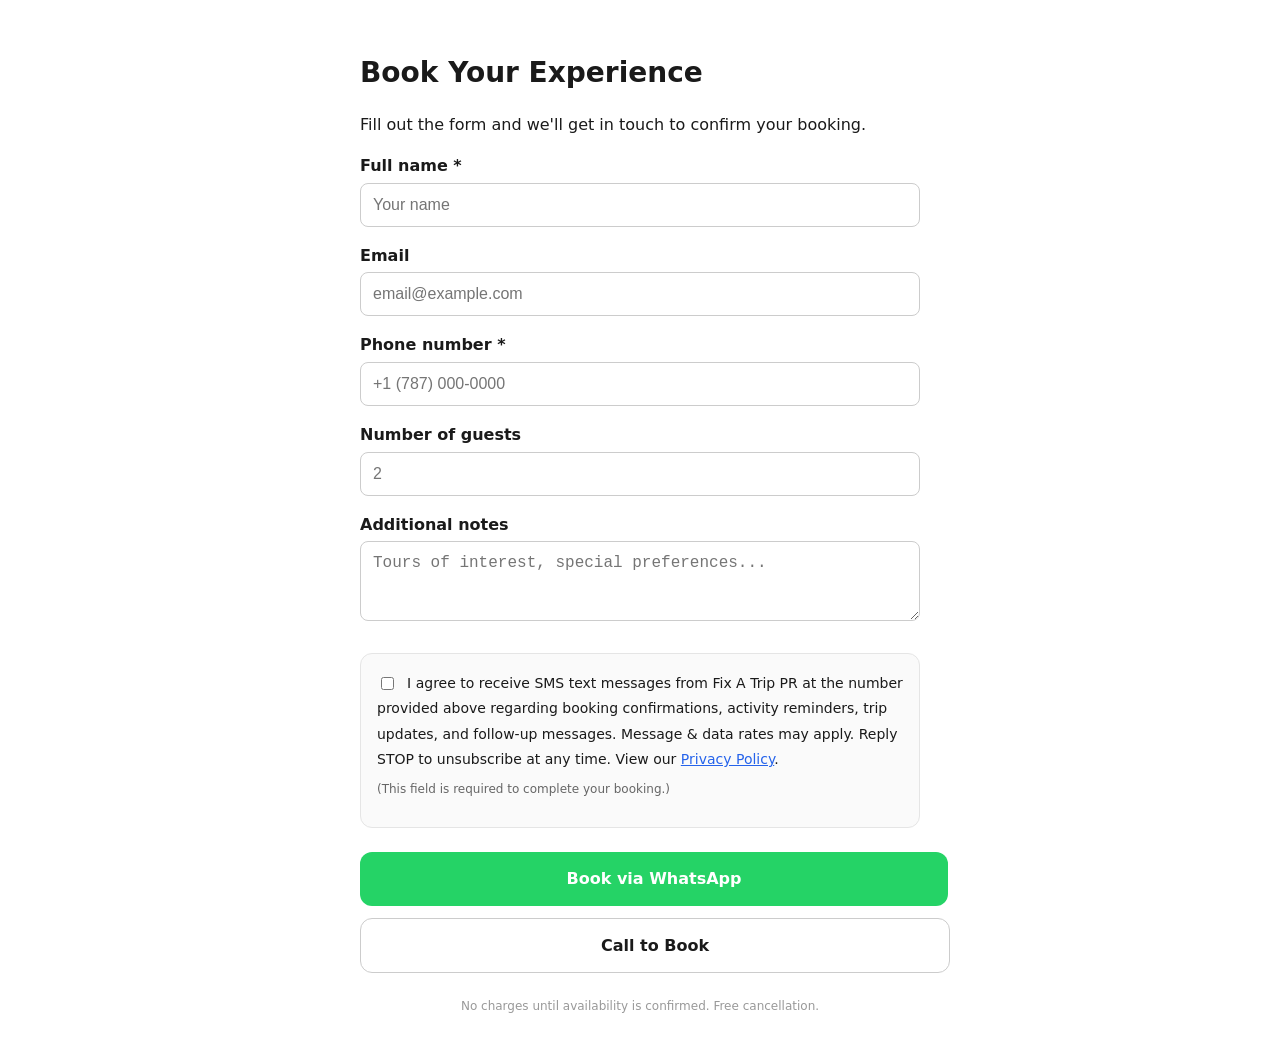
==== public/booking.html @ b368c778 "Add static HTML fallbacks Co-authored-by: sc1987vv-beep <264836091+sc1987vv-beep@users.noreply.githu" ====
<!DOCTYPE html>
<html lang="en">
<head>
  <meta charset="UTF-8">
  <meta name="viewport" content="width=device-width, initial-scale=1.0">
  <title>Book Your Experience | Fix A Trip Puerto Rico</title>
  <meta name="description" content="Book your Puerto Rico experience with Fix A Trip. Tours, boat charters, private chefs, luxury transport and wellness.">
  <style>
    body { font-family: system-ui, -apple-system, sans-serif; line-height: 1.6; color: #1a1a1a; max-width: 560px; margin: 0 auto; padding: 2rem 1rem; }
    h1 { font-size: 1.75rem; margin-bottom: 0.5rem; }
    label { display: block; font-weight: 600; margin-top: 1rem; margin-bottom: 0.25rem; }
    input, textarea { width: 100%; padding: 0.75rem; border: 1px solid #ccc; border-radius: 0.5rem; font-size: 1rem; box-sizing: border-box; }
    .consent-box { border: 1px solid #e5e5e5; border-radius: 0.75rem; padding: 1rem; margin-top: 1.5rem; background: #fafafa; }
    .consent-box label { font-weight: 400; font-size: 0.875rem; display: inline; }
    .consent-box input[type="checkbox"] { width: auto; margin-right: 0.5rem; vertical-align: middle; }
    .required-note { font-size: 0.75rem; color: #666; margin-top: 0.5rem; }
    a { color: #2563eb; }
    .btn { display: block; width: 100%; padding: 0.875rem; margin-top: 1.5rem; border: none; border-radius: 0.75rem; font-size: 1rem; font-weight: 600; cursor: pointer; text-align: center; text-decoration: none; color: #fff; }
    .btn-whatsapp { background: #25D366; }
    .btn-call { background: transparent; color: #1a1a1a; border: 1px solid #ccc; margin-top: 0.75rem; }
  </style>
</head>
<body>
  <h1>Book Your Experience</h1>
  <p>Fill out the form and we'll get in touch to confirm your booking.</p>

  <form>
    <label for="name">Full name *</label>
    <input type="text" id="name" name="name" required placeholder="Your name">

    <label for="email">Email</label>
    <input type="email" id="email" name="email" placeholder="email@example.com">

    <label for="phone">Phone number *</label>
    <input type="tel" id="phone" name="phone" required placeholder="+1 (787) 000-0000">

    <label for="guests">Number of guests</label>
    <input type="number" id="guests" name="guests" min="1" placeholder="2">

    <label for="notes">Additional notes</label>
    <textarea id="notes" name="notes" rows="3" placeholder="Tours of interest, special preferences..."></textarea>

    <div class="consent-box">
      <input type="checkbox" id="sms-consent" name="sms-consent" required>
      <label for="sms-consent">
        I agree to receive SMS text messages from Fix A Trip PR at the number provided above regarding booking confirmations, activity reminders, trip updates, and follow-up messages. Message &amp; data rates may apply. Reply STOP to unsubscribe at any time. View our <a href="/privacy-policy.html">Privacy Policy</a>.
      </label>
      <p class="required-note">(This field is required to complete your booking.)</p>
    </div>

    <a href="https://wa.me/17873700218" class="btn btn-whatsapp">Book via WhatsApp</a>
    <a href="tel:+17873700218" class="btn btn-call">Call to Book</a>
  </form>

  <p style="font-size:0.75rem;text-align:center;color:#999;margin-top:1.5rem;">No charges until availability is confirmed. Free cancellation.</p>
</body>
</html>
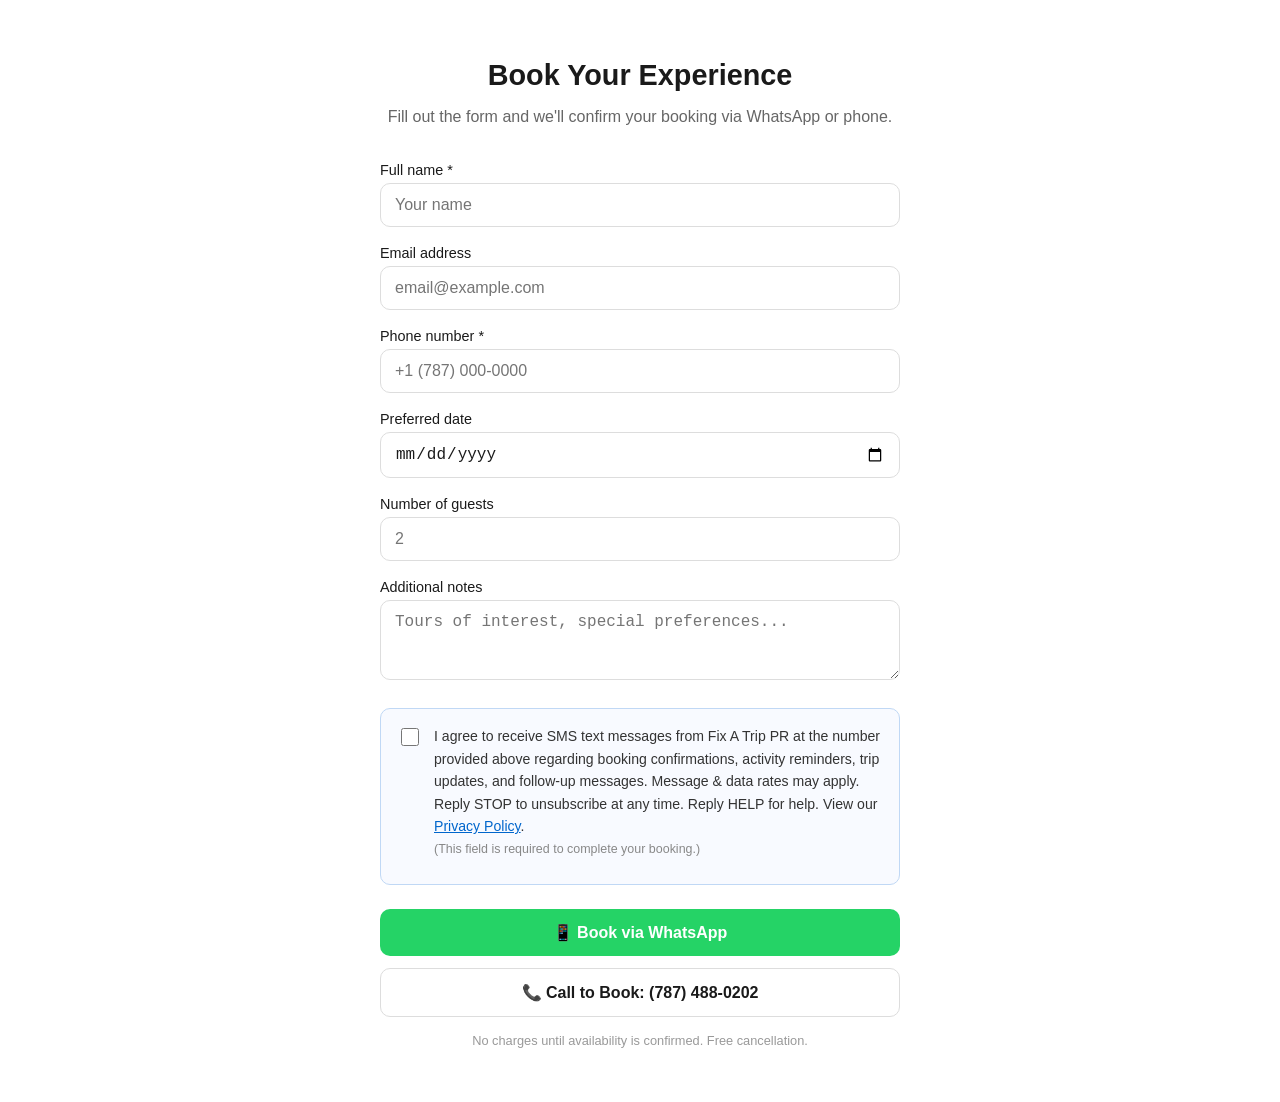
==== commit 6ab64d15: "add static HTML pages for /booking and /privacy-policy (TCR compliance) Co-Authored-By: Claude Sonne" ====
--- a/public/booking.html
+++ b/public/booking.html
@@ -1,57 +1,97 @@
 <!DOCTYPE html>
 <html lang="en">
 <head>
-  <meta charset="UTF-8">
-  <meta name="viewport" content="width=device-width, initial-scale=1.0">
+  <meta charset="UTF-8" />
+  <meta name="viewport" content="width=device-width, initial-scale=1.0" />
   <title>Book Your Experience | Fix A Trip Puerto Rico</title>
-  <meta name="description" content="Book your Puerto Rico experience with Fix A Trip. Tours, boat charters, private chefs, luxury transport and wellness.">
   <style>
-    body { font-family: system-ui, -apple-system, sans-serif; line-height: 1.6; color: #1a1a1a; max-width: 560px; margin: 0 auto; padding: 2rem 1rem; }
-    h1 { font-size: 1.75rem; margin-bottom: 0.5rem; }
-    label { display: block; font-weight: 600; margin-top: 1rem; margin-bottom: 0.25rem; }
-    input, textarea { width: 100%; padding: 0.75rem; border: 1px solid #ccc; border-radius: 0.5rem; font-size: 1rem; box-sizing: border-box; }
-    .consent-box { border: 1px solid #e5e5e5; border-radius: 0.75rem; padding: 1rem; margin-top: 1.5rem; background: #fafafa; }
-    .consent-box label { font-weight: 400; font-size: 0.875rem; display: inline; }
-    .consent-box input[type="checkbox"] { width: auto; margin-right: 0.5rem; vertical-align: middle; }
-    .required-note { font-size: 0.75rem; color: #666; margin-top: 0.5rem; }
-    a { color: #2563eb; }
-    .btn { display: block; width: 100%; padding: 0.875rem; margin-top: 1.5rem; border: none; border-radius: 0.75rem; font-size: 1rem; font-weight: 600; cursor: pointer; text-align: center; text-decoration: none; color: #fff; }
-    .btn-whatsapp { background: #25D366; }
-    .btn-call { background: transparent; color: #1a1a1a; border: 1px solid #ccc; margin-top: 0.75rem; }
+    * { box-sizing: border-box; }
+    body { font-family: -apple-system, BlinkMacSystemFont, 'Segoe UI', sans-serif; max-width: 560px; margin: 0 auto; padding: 40px 20px; color: #1a1a1a; background: #fff; }
+    h1 { font-size: 1.8rem; font-weight: 700; text-align: center; margin-bottom: 8px; }
+    .subtitle { text-align: center; color: #666; margin-bottom: 36px; }
+    label { display: block; font-weight: 500; font-size: 0.9rem; margin-bottom: 5px; margin-top: 18px; }
+    input, textarea, select { width: 100%; padding: 12px 14px; border: 1px solid #ddd; border-radius: 10px; font-size: 1rem; color: #1a1a1a; outline: none; transition: border 0.2s; }
+    input:focus, textarea:focus { border-color: #0066cc; }
+    textarea { min-height: 80px; resize: vertical; }
+    .consent-box { background: #f8faff; border: 1px solid #c0d8f5; border-radius: 10px; padding: 16px; margin-top: 24px; display: flex; align-items: flex-start; gap: 12px; }
+    .consent-box input[type="checkbox"] { width: 18px; height: 18px; min-width: 18px; margin-top: 3px; cursor: pointer; accent-color: #0066cc; }
+    .consent-text { font-size: 0.88rem; line-height: 1.6; color: #333; }
+    .consent-text a { color: #0066cc; }
+    .consent-required { font-size: 0.78rem; color: #888; margin-top: 4px; }
+    .btn { display: flex; align-items: center; justify-content: center; gap: 8px; width: 100%; padding: 14px; border-radius: 10px; font-size: 1rem; font-weight: 600; cursor: pointer; border: none; margin-top: 12px; text-decoration: none; }
+    .btn-whatsapp { background: #25D366; color: white; }
+    .btn-call { background: #fff; color: #1a1a1a; border: 1.5px solid #ddd; }
+    .btn:hover { opacity: 0.9; }
+    .note { text-align: center; font-size: 0.8rem; color: #999; margin-top: 16px; }
   </style>
 </head>
 <body>
   <h1>Book Your Experience</h1>
-  <p>Fill out the form and we'll get in touch to confirm your booking.</p>
+  <p class="subtitle">Fill out the form and we'll confirm your booking via WhatsApp or phone.</p>
 
-  <form>
+  <form id="bookingForm" onsubmit="handleSubmit(event)">
     <label for="name">Full name *</label>
-    <input type="text" id="name" name="name" required placeholder="Your name">
+    <input type="text" id="name" name="name" placeholder="Your name" required />
 
-    <label for="email">Email</label>
-    <input type="email" id="email" name="email" placeholder="email@example.com">
+    <label for="email">Email address</label>
+    <input type="email" id="email" name="email" placeholder="email@example.com" />
 
     <label for="phone">Phone number *</label>
-    <input type="tel" id="phone" name="phone" required placeholder="+1 (787) 000-0000">
+    <input type="tel" id="phone" name="phone" placeholder="+1 (787) 000-0000" required />
+
+    <label for="date">Preferred date</label>
+    <input type="date" id="date" name="date" min="" />
 
     <label for="guests">Number of guests</label>
-    <input type="number" id="guests" name="guests" min="1" placeholder="2">
+    <input type="number" id="guests" name="guests" placeholder="2" min="1" />
 
     <label for="notes">Additional notes</label>
-    <textarea id="notes" name="notes" rows="3" placeholder="Tours of interest, special preferences..."></textarea>
+    <textarea id="notes" name="notes" placeholder="Tours of interest, special preferences..."></textarea>
 
+    <!-- SMS Consent Checkbox — required for A2P 10DLC compliance -->
     <div class="consent-box">
-      <input type="checkbox" id="sms-consent" name="sms-consent" required>
-      <label for="sms-consent">
-        I agree to receive SMS text messages from Fix A Trip PR at the number provided above regarding booking confirmations, activity reminders, trip updates, and follow-up messages. Message &amp; data rates may apply. Reply STOP to unsubscribe at any time. View our <a href="/privacy-policy.html">Privacy Policy</a>.
-      </label>
-      <p class="required-note">(This field is required to complete your booking.)</p>
+      <input type="checkbox" id="sms-consent" name="sms-consent" />
+      <div>
+        <label for="sms-consent" class="consent-text" style="margin:0;font-weight:400;">
+          I agree to receive SMS text messages from Fix A Trip PR at the number provided above regarding booking confirmations, activity reminders, trip updates, and follow-up messages. Message &amp; data rates may apply. Reply STOP to unsubscribe at any time. Reply HELP for help. View our <a href="/privacy-policy">Privacy Policy</a>.
+        </label>
+        <p class="consent-required">(This field is required to complete your booking.)</p>
+      </div>
     </div>
 
-    <a href="https://wa.me/17873700218" class="btn btn-whatsapp">Book via WhatsApp</a>
-    <a href="tel:+17873700218" class="btn btn-call">Call to Book</a>
+    <button type="submit" class="btn btn-whatsapp" style="margin-top:24px;">
+      📱 Book via WhatsApp
+    </button>
   </form>
 
-  <p style="font-size:0.75rem;text-align:center;color:#999;margin-top:1.5rem;">No charges until availability is confirmed. Free cancellation.</p>
+  <a href="tel:+17874880202" class="btn btn-call">📞 Call to Book: (787) 488-0202</a>
+
+  <p class="note">No charges until availability is confirmed. Free cancellation.</p>
+
+  <script>
+    document.getElementById('date').min = new Date().toISOString().split('T')[0];
+
+    function handleSubmit(e) {
+      e.preventDefault();
+      const consent = document.getElementById('sms-consent').checked;
+      if (!consent) {
+        alert('Please check the SMS consent box to proceed with your booking.');
+        return;
+      }
+      const name = document.getElementById('name').value;
+      const email = document.getElementById('email').value;
+      const phone = document.getElementById('phone').value;
+      const date = document.getElementById('date').value;
+      const guests = document.getElementById('guests').value;
+      const notes = document.getElementById('notes').value;
+      const msg = encodeURIComponent(
+        `Hello! I'd like to book an experience:\n\n` +
+        `Name: ${name}\nEmail: ${email}\nPhone: ${phone}\n` +
+        `Date: ${date || 'Not selected'}\nGuests: ${guests || 'Not specified'}\n` +
+        `Notes: ${notes || 'None'}\n\nSMS Consent: Yes`
+      );
+      window.open(`https://wa.me/17874880202?text=${msg}`, '_blank');
+    }
+  </script>
 </body>
 </html>
